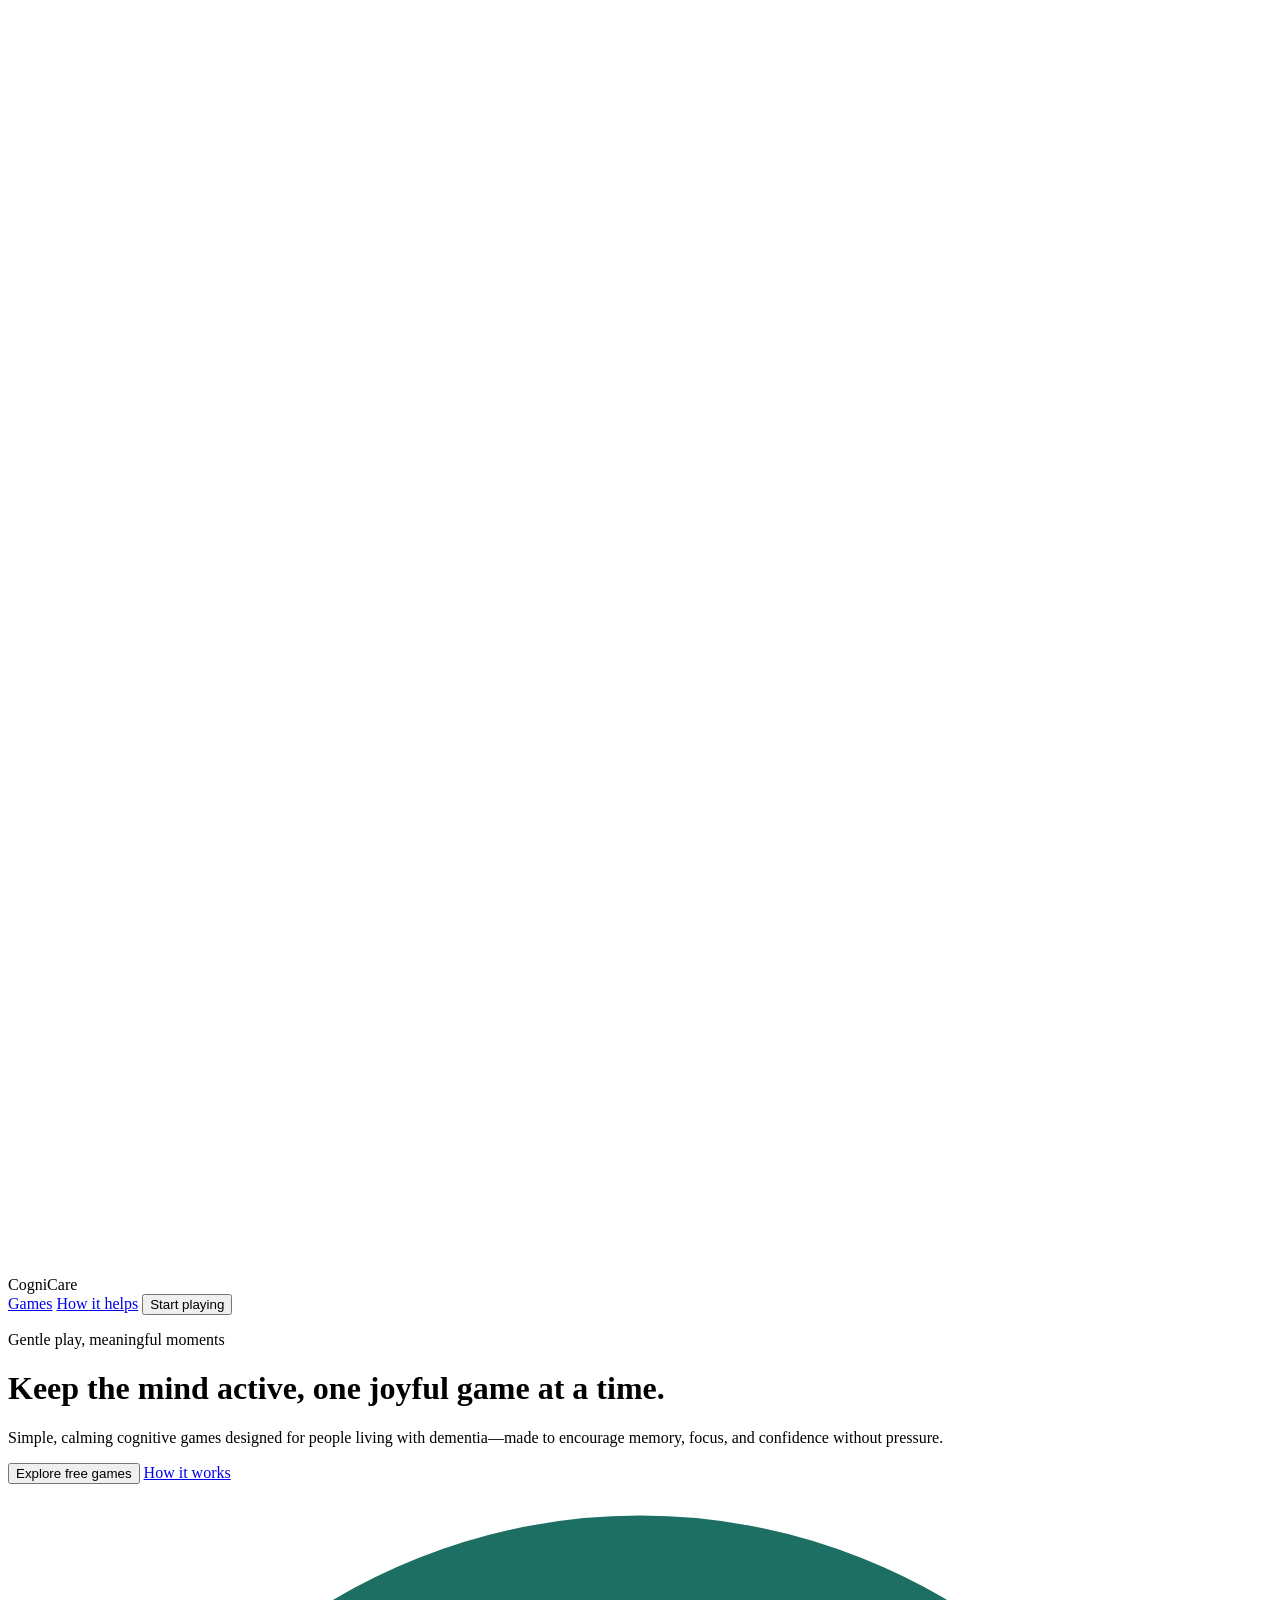
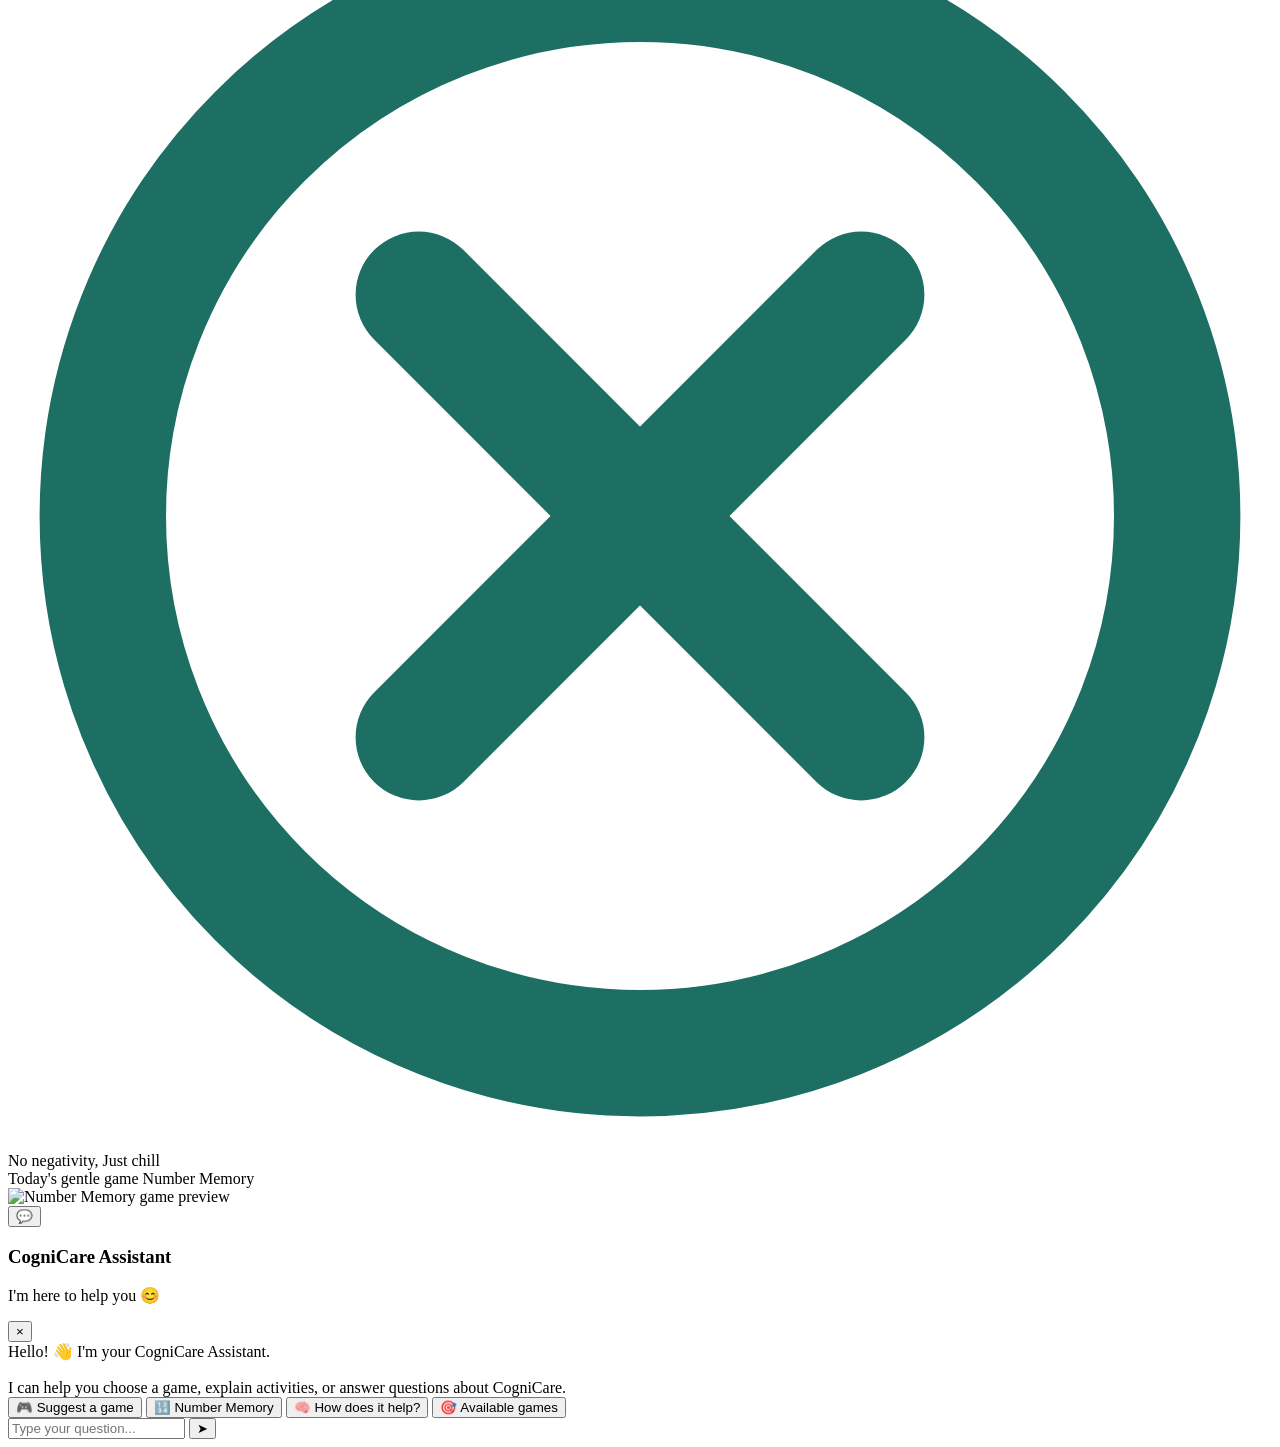
==== index.html @ 754d10f3 "Add files via upload this is for sih" ====
<!DOCTYPE html>
<html lang="en">
<head>
    <meta charset="UTF-8">
    <meta name="viewport" content="width=device-width, initial-scale=1.0">
    <title>CogniCare — Cognitive Games</title>

    <link rel="preconnect" href="https://fonts.googleapis.com">
    <link href="https://fonts.googleapis.com/css2?family=Inter:wght@400;600;700&display=swap" rel="stylesheet">

    <link rel="stylesheet" href="css/style.css">
</head>

<body>

    <header class="landing-nav">

        <div class="brand">

            <span class="brand-mark">
                <svg class="sparkle-icon" viewBox="0 0 22 22" fill="none" xmlns="http://www.w3.org/2000/svg">
                    <path d="M11 1 L13.2 8.8 L21 11 L13.2 13.2 L11 21 L8.8 13.2 L1 11 L8.8 8.8 Z" stroke="#FFFFFF" stroke-width="1"/>
                </svg>
            </span>

            <span class="brand-name">CogniCare</span>

        </div>

        <nav class="nav-links">
            <div class="nav-actions">

    
    
</div>
            <a href="games.html">Games</a>
            <a href="#how-it-helps">How it helps</a>

            <button class="nav-cta" onclick="startGame()">
                Start playing
            </button>
        </nav>

    </header>


    <main class="hero">

        <div class="hero-copy">
       

            <p class="hero-eyebrow">Gentle play, meaningful moments</p>

            <h1 class="hero-title">
                Keep the mind active, one joyful game at a time.
            </h1>

            <p class="hero-description">
                Simple, calming cognitive games designed for people living with dementia—made
                to encourage memory, focus, and confidence without pressure.
            </p>

            <div class="hero-actions">

                <button class="btn-primary" onclick="startGame()">
                    Explore free games
                </button>

                <a href="#how-it-works" class="btn-secondary">
                    How it works
                </a>

            </div>

            <div class="trust-note">

                <svg class="circle-x-icon" viewBox="0 0 20 20" fill="none" xmlns="http://www.w3.org/2000/svg">
                    <circle cx="10" cy="10" r="8.5" stroke="#1D6F64" stroke-width="2"/>
                    <line x1="6.5" y1="6.5" x2="13.5" y2="13.5" stroke="#1D6F64" stroke-width="2" stroke-linecap="round"/>
                    <line x1="13.5" y1="6.5" x2="6.5" y2="13.5" stroke="#1D6F64" stroke-width="2" stroke-linecap="round"/>
                </svg>

                <span>No negativity, Just chill</span>

            </div>

        </div>


        <div class="game-preview">

            <div class="decorative-circle"></div>

            <div class="preview-card" onclick="openPreviewGame('number-memory.html')">

                <div class="preview-heading">

                    <div class="preview-label">
                        <span class="preview-prompt">Today's gentle game</span>
                        <span class="preview-title">Number Memory</span>
                    </div>

                    <span class="preview-progress"></span>

                </div>

                <img
                    src="assets/images/wooden-numbers.png"
                    alt="Number Memory game preview"
                    class="preview-image">

            </div>

        </div>
        <!-- CHATBOT BUTTON -->
<button id="chatbot-btn" class="chatbot-btn">
    💬
</button>


<!-- CHATBOT BOX -->
<div id="chatbot-box" class="chatbot-box">

    <!-- Chatbot Header -->
    <div class="chatbot-header">
        <div>
            <h3>CogniCare Assistant</h3>
            <p>I'm here to help you 😊</p>
        </div>

        <button id="close-chat">×</button>
    </div>


    <!-- Chat Messages -->
    <div id="chat-messages" class="chat-messages">

        <div class="bot-message">
            Hello! 👋 I'm your CogniCare Assistant.
            <br><br>
            I can help you choose a game, explain activities,
            or answer questions about CogniCare.
        </div>

    </div>


    <!-- Quick Questions -->
    <div class="quick-questions">

        <button onclick="askQuestion('Which game should I play?')">
            🎮 Suggest a game
        </button>

        <button onclick="askQuestion('What is Number Memory?')">
            🔢 Number Memory
        </button>

        <button onclick="askQuestion('How does CogniCare help?')">
            🧠 How does it help?
        </button>

        <button onclick="askQuestion('What games are available?')">
            🎯 Available games
        </button>

    </div>


    <!-- Input -->
    <div class="chat-input">

        <input
            type="text"
            id="user-input"
            placeholder="Type your question..."
        >

        <button id="send-btn">
            ➤
        </button>

    </div>

</div>

    </main>


    <script src="js/app.js"></script>

    <script src="js/language.js"></script>

</body>
</html>
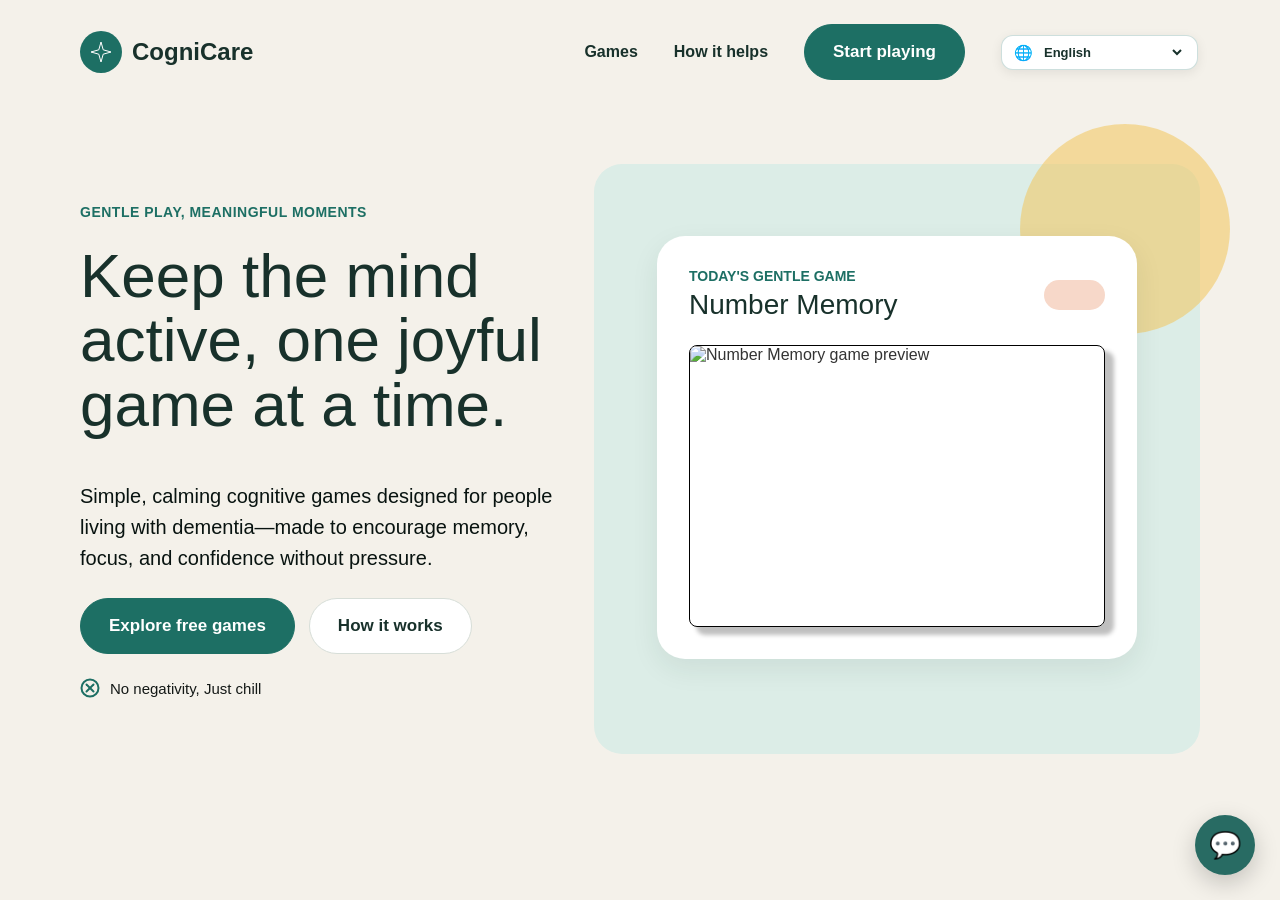
==== commit a657e221: "Update stylesheet and script paths in index.html" ====
--- a/index.html
+++ b/index.html
@@ -8,7 +8,7 @@
     <link rel="preconnect" href="https://fonts.googleapis.com">
     <link href="https://fonts.googleapis.com/css2?family=Inter:wght@400;600;700&display=swap" rel="stylesheet">
 
-    <link rel="stylesheet" href="css/style.css">
+    <link rel="stylesheet" href="style.css">
 </head>
 
 <body>
@@ -187,9 +187,9 @@
     </main>
 
 
-    <script src="js/app.js"></script>
+    <script src="app.js"></script>
 
-    <script src="js/language.js"></script>
+    <script src="language.js"></script>
 
 </body>
 </html>
--- a/style.css
+++ b/style.css
@@ -0,0 +1,2733 @@
+/* =================================
+   GLOBAL STYLES
+================================= */
+
+* {
+    margin: 0;
+    padding: 0;
+    box-sizing: border-box;
+}
+
+body {
+    font-family: Arial, sans-serif;
+    background: #f4f1ea;
+    color: #333;
+}
+
+
+/* =================================
+   LANDING PAGE
+================================= */
+
+.landing-page {
+    min-height: 100vh;
+    display: flex;
+    justify-content: center;
+    align-items: center;
+    text-align: center;
+    padding: 30px;
+}
+
+.landing-content {
+    max-width: 650px;
+}
+
+.logo {
+    font-size: 70px;
+    margin-bottom: 20px;
+}
+
+h1 {
+    font-size: 48px;
+    margin-bottom: 20px;
+    font-weight: 600;
+}
+
+.subtitle {
+    font-size: 22px;
+    line-height: 1.6;
+    margin-bottom: 40px;
+}
+
+.primary-button {
+    border: none;
+    border-radius: 14px;
+    padding: 18px 50px;
+    font-size: 22px;
+    cursor: pointer;
+    background: #163a1b;
+    color: white;
+}
+
+.primary-button:hover {
+    opacity: 0.9;
+}
+
+
+/* =================================
+   LANDING PAGE — HERO REDESIGN
+   (used by index.html only — profile.html
+   still uses .landing-page/.logo/.subtitle/
+   .primary-button above)
+================================= */
+
+.landing-nav {
+    display: flex;
+    justify-content: space-between;
+    align-items: center;
+
+    padding: 24px 80px;
+
+    font-family: 'Inter', Arial, sans-serif;
+}
+
+.brand {
+    display: flex;
+    align-items: center;
+    gap: 12px;
+}
+
+.brand-mark {
+    width: 42px;
+    height: 42px;
+
+    background: #1D6F64;
+    border-radius: 999px;
+
+    display: flex;
+    align-items: center;
+    justify-content: center;
+    flex-shrink: 0;
+}
+
+.sparkle-icon {
+    width: 22px;
+    height: 22px;
+}
+
+.brand-name {
+    font-size: 24px;
+    color: #18312B;
+}
+
+.nav-links {
+    display: flex;
+    align-items: center;
+    gap: 36px;
+}
+
+.nav-links a {
+    font-size: 16px;
+    font-weight: 600;
+    color: #18312B;
+    text-decoration: none;
+}
+
+.nav-cta {
+    border: 1px solid #1D6F64;
+    background: #1D6F64;
+    color: white;
+
+    border-radius: 999px;
+    padding: 0 28px;
+    height: 56px;
+
+    font-size: 17px;
+    font-weight: 700;
+    font-family: inherit;
+    cursor: pointer;
+}
+
+.nav-cta:hover {
+    opacity: 0.9;
+}
+
+
+.hero {
+    /* position: relative;
+    max-width: 1440px;
+    margin: 0 auto;
+    padding: 60px 80px 100px;
+
+    display: flex;
+    justify-content: space-between;
+    align-items: flex-start;
+    gap: 40px;
+
+    font-family: 'Inter', Arial, sans-serif; */
+
+    position: relative;
+    max-width: 1440px;
+    margin: 0 auto;
+    padding: 60px 80px 100px;
+
+    display: flex;
+    justify-content: space-between;
+    align-items: flex-start;
+    gap: 40px;
+
+    font-family: 'Inter', Arial, sans-serif;
+
+    /* --- new background --- */
+    background-image:
+        linear-gradient(rgba(244, 241, 234, 0.4), rgba(244, 241, 234, 0.5)),
+        url("https://travelogyindia.b-cdn.net/storage/app/upload/northeast-history.jpg");
+    background-size: cover;
+    background-position: center;
+    background-repeat: no-repeat;
+}
+
+.hero-copy {
+    display: flex;
+    flex-direction: column;
+    gap: 24px;
+
+    max-width: 610px;
+    padding-top: 40px;
+}
+
+.hero-eyebrow {
+    font-size: 14px;
+    font-weight: 700;
+    letter-spacing: 0.5px;
+    text-transform: uppercase;
+    color: #1D6F64;
+}
+
+.hero-title {
+    font-size: 62px;
+    line-height: 104%;
+    font-weight: 400;
+    color: #18312B;
+}
+
+.hero-description {
+    font-size: 20px;
+    line-height: 155%;
+    color: #081310;
+    max-width: 560px;
+}
+
+.hero-actions {
+    display: flex;
+    gap: 14px;
+    flex-wrap: wrap;
+}
+
+.btn-primary {
+    border: 1px solid #1D6F64;
+    background: #1D6F64;
+    color: white;
+
+    border-radius: 999px;
+    padding: 0 28px;
+    height: 56px;
+
+    font-size: 17px;
+    font-weight: 700;
+    font-family: inherit;
+    cursor: pointer;
+
+    display: inline-flex;
+    align-items: center;
+    justify-content: center;
+}
+
+.btn-primary:hover {
+    opacity: 0.9;
+}
+
+.btn-secondary {
+    border: 1px solid #D7DED8;
+    background: white;
+    color: #18312B;
+
+    border-radius: 999px;
+    padding: 0 28px;
+    height: 56px;
+
+    font-size: 17px;
+    font-weight: 700;
+    text-decoration: none;
+
+    display: inline-flex;
+    align-items: center;
+    justify-content: center;
+}
+
+.btn-secondary:hover {
+    background: #f5f5f5;
+}
+
+.trust-note {
+    display: flex;
+    align-items: center;
+    gap: 10px;
+
+    font-size: 15px;
+    color: #141917;
+}
+
+.circle-x-icon {
+    width: 20px;
+    height: 20px;
+    flex-shrink: 0;
+}
+
+
+/* GAME PREVIEW CARD */
+
+.game-preview {
+    position: relative;
+    width: 606px;
+    height: 590px;
+    flex-shrink: 0;
+
+    background: #DCEDE7;
+    border-radius: 28px;
+}
+
+.decorative-circle {
+    position: absolute;
+    width: 210px;
+    height: 210px;
+    right: -30px;
+    top: -40px;
+
+    background: #F2C75C;
+    opacity: 0.55;
+    border-radius: 50%;
+}
+
+.preview-card {
+    position: absolute;
+    width: 480px;
+    left: 63px;
+    top: 72px;
+
+    background: white;
+    box-shadow: 0px 10px 28px rgba(24, 49, 43, 0.08);
+    border-radius: 28px;
+
+    padding: 32px;
+
+    display: flex;
+    flex-direction: column;
+    gap: 24px;
+
+    cursor: pointer;
+    transition: transform 0.2s ease, box-shadow 0.2s ease;
+}
+
+.preview-card:hover {
+    transform: translateY(-4px);
+    box-shadow: 0px 16px 34px rgba(24, 49, 43, 0.14);
+}
+
+.preview-heading {
+    display: flex;
+    justify-content: space-between;
+    align-items: center;
+    gap: 12px;
+}
+
+.preview-label {
+    display: flex;
+    flex-direction: column;
+    gap: 5px;
+}
+
+.preview-prompt {
+    font-size: 14px;
+    font-weight: 700;
+    color: #1D6F64;
+    text-transform: uppercase;
+}
+
+.preview-title {
+    font-size: 28px;
+    font-weight: 400;
+    color: #18312B;
+}
+
+.preview-progress {
+    width: 61px;
+    height: 30px;
+    flex-shrink: 0;
+
+    background: #F7D8C9;
+    border-radius: 999px;
+}
+
+.preview-image {
+    width: 100%;
+    height: 282px;
+    object-fit: cover;
+
+    border-radius: 8px;
+    border: 1px solid #000000;
+    box-shadow: 8px 7px 4px 1px rgba(0, 0, 0, 0.25);
+}
+
+
+/* MOBILE — LANDING HERO */
+
+@media (max-width: 1100px) {
+
+    .hero {
+        flex-direction: column;
+        align-items: center;
+        text-align: center;
+        padding: 40px 30px 80px;
+    }
+
+    .hero-copy {
+        align-items: center;
+        max-width: 100%;
+        padding-top: 0;
+    }
+
+    .hero-title,
+    .hero-description {
+        max-width: 100%;
+    }
+
+    .hero-actions {
+        justify-content: center;
+    }
+
+    .game-preview {
+        width: 100%;
+        max-width: 480px;
+        height: auto;
+        padding: 40px 0;
+    }
+
+    .decorative-circle {
+        display: none;
+    }
+
+    .preview-card {
+        position: relative;
+        left: auto;
+        top: auto;
+        width: 90%;
+        margin: 0 auto;
+    }
+}
+
+@media (max-width: 700px) {
+
+    .landing-nav {
+        padding: 16px 20px;
+        flex-wrap: wrap;
+        gap: 12px;
+        justify-content: center;
+    }
+
+    .nav-links {
+        gap: 16px;
+    }
+
+    .hero-title {
+        font-size: 38px;
+    }
+
+    .hero-description {
+        font-size: 17px;
+    }
+}
+
+
+/* =================================
+   PROFILE PAGE
+================================= */
+
+/* .profile-page {
+    min-height: 100vh;
+    display: flex;
+    justify-content: center;
+    align-items: center;
+    text-align: center;
+    padding: 30px;
+}
+
+.profile-card {
+    width: 100%;
+    max-width: 550px;
+}
+
+.profile-card h1 {
+    margin-bottom: 10px;
+}
+
+.name-input {
+    display: block;
+    width: 100%;
+    padding: 18px;
+    margin-bottom: 25px;
+
+    border: 2px solid #d5d0c6;
+    border-radius: 14px;
+
+    background: white;
+
+    font-size: 20px;
+    text-align: center;
+
+    outline: none;
+}
+
+.name-input:focus {
+    border-color: #6d8f72;
+}
+
+.error-message {
+    margin-top: 15px;
+    font-size: 18px;
+} */
+
+
+
+/* =================================
+   PROFILE PAGE
+================================= */
+
+.profile-page {
+    min-height: 100vh;
+    display: flex;
+    justify-content: center;
+    align-items: center;
+    text-align: center;
+    padding: 30px;
+
+    background-image: url("https://www.tourmyindia.com/blog//wp-content/uploads/2019/11/Marvel-at-the-Beautiful-Landscape-Northeast.jpg");
+    background-size: cover;
+    background-position: center;
+    background-repeat: no-repeat;
+    background-attachment: fixed;
+}
+
+.profile-card {
+    width: 100%;
+    max-width: 550px;
+    background: rgba(255, 255, 255, 0.9);
+    padding: 40px;
+    border-radius: 20px;
+}
+
+.profile-card h1 {
+    margin-bottom: 10px;
+}
+
+.name-input {
+    display: block;
+    width: 100%;
+    padding: 18px;
+    margin-bottom: 25px;
+
+    border: 2px solid #d5d0c6;
+    border-radius: 14px;
+
+    background: white;
+
+    font-size: 20px;
+    text-align: center;
+
+    outline: none;
+}
+
+.name-input:focus {
+    border-color: #6d8f72;
+}
+
+.error-message {
+    margin-top: 15px;
+    font-size: 18px;
+}
+
+
+/* =================================
+   GAMES PAGE
+================================= */
+
+/* .games-page {
+    min-height: 100vh;
+    padding: 50px 30px;
+} */
+
+
+.games-page {
+    min-height: 100vh;
+    padding: 50px 30px;
+
+    background-image: 
+        linear-gradient(rgba(255, 255, 255, 0.4), rgba(255, 255, 255, 0.4)),
+        url("https://encrypted-tbn0.gstatic.com/images?q=tbn:ANd9GcRXgi1d7_l08h9siAwKSC3TloCb1zeySWprwEW9FVOe_FyAaVIaVoiPwu4a&s=10");
+        /* url("https://media.easemytrip.com/media/Blog/India/637763055824686983/637763055824686983McBfr2.jpg"); */
+    background-size: cover;
+    background-position: center;
+    background-repeat: no-repeat;
+    background-attachment: fixed;
+}
+
+.games-container {
+    max-width: 1100px;
+    margin: 0 auto;
+}
+
+
+/* NAV BAR */
+
+.games-header {
+    display: flex;
+    justify-content: space-between;
+    align-items: center;
+
+    background: #eceae6;
+    border-radius: 16px;
+
+    padding: 14px 24px;
+
+    margin-bottom: 18px;
+}
+
+.brand {
+    display: flex;
+    align-items: center;
+    gap: 10px;
+
+    font-size: 19px;
+    font-weight: 600;
+    color: #2b2b2b;
+}
+
+.brand-icon {
+    width: 34px;
+    height: 34px;
+
+    border-radius: 50%;
+
+    background: #2f6659;
+    color: white;
+
+    display: flex;
+    align-items: center;
+    justify-content: center;
+
+    font-size: 15px;
+}
+
+.home-button {
+    border: none;
+
+    background: #2f6659;
+    color: white;
+
+    border-radius: 20px;
+
+    padding: 10px 24px;
+
+    font-size: 15px;
+    font-weight: 600;
+    cursor: pointer;
+}
+
+.home-button:hover {
+    opacity: 0.9;
+}
+
+.games-greeting {
+    margin: 4px 4px 28px;
+    font-size: 16px;
+    color: #0c0707;
+}
+
+
+/* CARD GRID */
+
+.games-grid {
+    display: flex;
+    flex-wrap: wrap;
+    justify-content: center;
+    gap: 25px;
+}
+
+.game-card {
+    flex: 0 1 300px;
+    max-width: 300px;
+
+    background: white;
+    border: 1px solid #e4dfef;
+    border-radius: 18px;
+
+    overflow: hidden;
+    cursor: pointer;
+
+    display: flex;
+    flex-direction: column;
+
+    transition:
+        transform 0.2s ease,
+        box-shadow 0.2s ease;
+}
+
+.game-card:hover {
+    transform: translateY(-4px);
+    box-shadow: 0 10px 25px rgba(0, 0, 0, 0.08);
+}
+
+.card-title-bar {
+    padding: 18px 22px;
+    border-bottom: 1px solid #eee;
+}
+
+.card-title-bar h2 {
+    font-size: 19px;
+    font-weight: 600;
+    color: #2b2b2b;
+}
+
+.card-icon-area {
+    background: #ece6f7;
+    height: 130px;
+
+    display: flex;
+    align-items: center;
+    justify-content: center;
+}
+
+.card-icon-area .game-icon {
+    font-size: 48px;
+}
+
+.card-description-area {
+    background: #fbf7fa;
+
+    padding: 20px 22px 55px;
+    position: relative;
+
+    flex-grow: 1;
+}
+
+.description-label {
+    font-size: 16px;
+    font-weight: 700;
+    margin-bottom: 10px;
+    color: #2b2b2b;
+}
+
+.card-description-area p {
+    font-size: 14px;
+    line-height: 1.5;
+    color: #5c5c5c;
+}
+
+.game-button {
+    position: absolute;
+    right: 18px;
+    bottom: 16px;
+
+    border: none;
+
+    background: #5b4b8a;
+    color: white;
+
+    border-radius: 20px;
+
+    padding: 8px 20px;
+
+    font-size: 14px;
+    font-weight: 600;
+    cursor: pointer;
+}
+
+.game-button:hover {
+    background: #4a3d72;
+}
+
+
+/* MOBILE */
+
+@media (max-width: 600px) {
+
+    .games-header {
+        padding: 12px 16px;
+    }
+
+    .brand {
+        font-size: 16px;
+    }
+
+    .game-card {
+        flex: 1 1 100%;
+        max-width: 400px;
+    }
+}
+
+
+/* =================================
+   GENERAL GAME PAGE
+================================= */
+
+.game-page {
+    min-height: 100vh;
+    padding: 40px 30px;
+}
+
+.game-container {
+    max-width: 1000px;
+    margin: 0 auto;
+}
+
+.back-link {
+    display: inline-block;
+
+    color: #040704;
+
+    text-decoration: none;
+
+    font-size: 20px;
+
+    margin-bottom: 60px;
+}
+
+.back-link:hover {
+    text-decoration: underline;
+}
+
+.game-intro {
+    text-align: center;
+
+    max-width: 650px;
+
+    margin: 0 auto;
+}
+
+.game-intro .game-icon {
+    font-size: 75px;
+    margin-bottom: 20px;
+}
+
+.game-intro h1 {
+    font-size: 42px;
+    margin-bottom: 15px;
+}
+
+.game-intro p {
+    font-size: 21px;
+    line-height: 1.6;
+    margin-bottom: 35px;
+}
+
+
+/* =================================
+   FIND THE MATCH
+================================= */
+
+.find-match-page {
+    background-image: 
+        linear-gradient(rgba(255, 255, 255, 0.5), rgba(255, 255, 255, 0.5)),
+        url("https://media.easemytrip.com/media/Blog/India/637763055824686983/637763055824686983McBfr2.jpg");
+    background-size: cover;
+    background-position: center;
+    background-repeat: no-repeat;
+    background-attachment: fixed;
+}
+
+.memory-game {
+    max-width: 800px;
+    margin: 0 auto;
+}
+
+.memory-header {
+    display: flex;
+    justify-content: space-between;
+    align-items: center;
+
+    margin-bottom: 30px;
+}
+
+.memory-header h1 {
+    font-size: 40px;
+    margin-bottom: 8px;
+}
+
+.memory-header p {
+    font-size: 20px;
+}
+
+.restart-button {
+    border: 2px solid #6d8f72;
+
+    background: white;
+    color: #6d8f72;
+
+    border-radius: 12px;
+
+    padding: 12px 22px;
+
+    font-size: 18px;
+    cursor: pointer;
+}
+
+.restart-button:hover {
+    background: #6d8f72;
+    color: white;
+}
+
+.memory-board {
+    display: grid;
+
+    grid-template-columns: repeat(4, 1fr);
+
+    gap: 15px;
+
+    max-width: 700px;
+
+    margin: 0 auto;
+}
+
+.memory-card {
+    aspect-ratio: 1 / 1;
+
+    border: none;
+
+    border-radius: 16px;
+
+    background: #6d8f72;
+
+    cursor: pointer;
+
+    position: relative;
+
+    transform-style: preserve-3d;
+
+    transition: transform 0.4s ease;
+}
+
+.memory-card.flipped {
+    transform: rotateY(180deg);
+}
+
+.card-front,
+.card-back {
+    position: absolute;
+
+    inset: 0;
+
+    display: flex;
+
+    justify-content: center;
+    align-items: center;
+
+    border-radius: 16px;
+
+    backface-visibility: hidden;
+}
+
+.card-front {
+    background: #6d8f72;
+}
+
+.card-back {
+    background: white;
+
+    border: 3px solid #6d8f72;
+
+    font-size: 55px;
+
+    transform: rotateY(180deg);
+}
+
+
+/*
+   Matched cards stay face-up
+   and remain fully visible.
+*/
+
+.memory-card.matched {
+    opacity: 1;
+    cursor: default;
+}
+
+.game-message {
+    text-align: center;
+
+    font-size: 24px;
+
+    margin-top: 30px;
+
+    min-height: 35px;
+}
+
+
+/* =================================
+   CHALKBOARD CHALLENGE
+================================= */
+
+.chalkboard-game-page{
+    background-image: 
+        linear-gradient(rgba(255, 255, 255, 0.4), rgba(255, 255, 255, 0.5)),
+        url("https://media.easemytrip.com/media/Blog/India/637763055824686983/637763055824686983McBfr2.jpg");
+    background-size: cover;
+    background-position: center;
+    background-repeat: no-repeat;
+    background-attachment: fixed;
+}
+
+.chalkboard-game {
+    max-width: 900px;
+    margin: 0 auto;
+}
+
+.chalkboard-header {
+    display: flex;
+
+    justify-content: space-between;
+    align-items: center;
+
+    margin-bottom: 25px;
+}
+
+.chalkboard-header h1 {
+    font-size: 40px;
+    margin-bottom: 8px;
+}
+
+.chalkboard-header p {
+    font-size: 20px;
+}
+
+
+/* =================================
+   SCORE / TIMER / ROUND
+================================= */
+
+.game-stats {
+    display: flex;
+
+    justify-content: center;
+
+    gap: 20px;
+
+    margin-bottom: 25px;
+}
+
+.stat-box {
+    background: white;
+
+    border-radius: 14px;
+
+    padding: 12px 30px;
+
+    text-align: center;
+
+    min-width: 120px;
+}
+
+.stat-box span {
+    display: block;
+
+    font-size: 15px;
+
+    margin-bottom: 4px;
+}
+
+.stat-box strong {
+    font-size: 26px;
+}
+
+
+/* =================================
+   CHALKBOARD
+================================= */
+
+.chalkboard {
+    background: #30352f;
+
+    border: 12px solid #76583f;
+
+    border-radius: 12px;
+
+    padding: 45px 35px;
+
+    min-height: 430px;
+
+    box-shadow:
+        0 8px 20px rgba(0, 0, 0, 0.15);
+}
+
+.chalk-question {
+    color: #f4f1ea;
+
+    text-align: center;
+
+    font-size: 28px;
+
+    margin-bottom: 40px;
+}
+
+
+/* =================================
+   NUMBER CARDS
+================================= */
+
+.number-area {
+    display: flex;
+
+    align-items: center;
+
+    justify-content: center;
+
+    gap: 25px;
+}
+
+.number-card {
+    width: 280px;
+    height: 150px;
+
+    background: transparent;
+
+    color: #f4f1ea;
+
+    border: 3px solid #f4f1ea;
+
+    border-radius: 12px;
+
+    font-size: 42px;
+
+    font-weight: 600;
+
+    cursor: pointer;
+
+    transition:
+        transform 0.15s ease,
+        background 0.15s ease;
+}
+
+.number-card:hover {
+    transform: scale(1.03);
+
+    background: rgba(255, 255, 255, 0.08);
+}
+
+.number-card:active {
+    transform: scale(0.98);
+}
+
+.vs {
+    color: #f4f1ea;
+
+    font-size: 22px;
+}
+
+
+/* =================================
+   EQUAL BUTTON
+================================= */
+
+.equal-option {
+    text-align: center;
+
+    margin-top: 30px;
+}
+
+.equal-button {
+    background: transparent;
+
+    color: #f4f1ea;
+
+    border: 2px solid #f4f1ea;
+
+    border-radius: 10px;
+
+    padding: 12px 25px;
+
+    font-size: 18px;
+
+    cursor: pointer;
+}
+
+.equal-button:hover {
+    background: rgba(255, 255, 255, 0.08);
+}
+
+
+/* =================================
+   CHALKBOARD MESSAGE
+================================= */
+
+.chalk-message {
+    text-align: center;
+
+    color: #f4f1ea;
+
+    font-size: 22px;
+
+    min-height: 30px;
+
+    margin-top: 25px;
+}
+
+
+/* =================================
+   KEYBOARD HELP
+================================= */
+
+.keyboard-help {
+    margin-top: 25px;
+
+    text-align: center;
+}
+
+.keyboard-help > p {
+    font-size: 18px;
+
+    margin-bottom: 12px;
+}
+
+.key-row {
+    display: inline-flex;
+
+    align-items: center;
+
+    gap: 10px;
+
+    margin: 5px 15px;
+
+    font-size: 16px;
+}
+
+.key {
+    display: inline-flex;
+
+    justify-content: center;
+
+    align-items: center;
+
+    width: 38px;
+    height: 38px;
+
+    background: white;
+
+    border: 2px solid #d5d0c6;
+
+    border-radius: 8px;
+
+    font-size: 20px;
+
+    font-weight: bold;
+}
+
+
+/* =================================
+   MOBILE — GENERAL
+================================= */
+
+@media (max-width: 700px) {
+
+    .games-grid {
+        grid-template-columns: 1fr;
+    }
+
+    .games-header {
+        flex-direction: column;
+
+        align-items: flex-start;
+
+        gap: 20px;
+    }
+
+    .games-header h1 {
+        font-size: 32px;
+    }
+
+
+    /* CHALKBOARD */
+
+    .chalkboard-header {
+        flex-direction: column;
+
+        align-items: flex-start;
+
+        gap: 15px;
+    }
+
+    .game-stats {
+        gap: 8px;
+    }
+
+    .stat-box {
+        min-width: 90px;
+
+        padding: 10px 15px;
+    }
+
+    .number-area {
+        flex-direction: column;
+    }
+
+    .number-card {
+        width: 90%;
+
+        max-width: 280px;
+    }
+
+    .vs {
+        margin: -5px 0;
+    }
+
+    .chalkboard {
+        padding: 35px 15px;
+    }
+}
+
+
+/* =================================
+   MOBILE — FIND THE MATCH
+================================= */
+
+@media (max-width: 600px) {
+
+    .memory-board {
+        grid-template-columns: repeat(4, 1fr);
+
+        gap: 8px;
+    }
+
+    .card-back {
+        font-size: 35px;
+    }
+
+    .memory-header {
+        align-items: flex-start;
+
+        gap: 15px;
+    }
+
+    .memory-header h1 {
+        font-size: 30px;
+    }
+}
+/* =================================
+   CHALKBOARD ANIMATIONS
+================================= */
+
+
+/* 5 SECOND COUNTDOWN */
+
+.countdown-overlay {
+    position: absolute;
+
+    inset: 0;
+
+    display: flex;
+
+    flex-direction: column;
+
+    justify-content: center;
+
+    align-items: center;
+
+    background: rgba(48, 53, 47, 0.96);
+
+    z-index: 10;
+
+    border-radius: 4px;
+
+    color: #f4f1ea;
+}
+
+.countdown-number {
+    font-size: 100px;
+
+    font-weight: bold;
+
+    animation: countdownPop 0.8s ease;
+}
+
+.countdown-overlay p {
+    font-size: 24px;
+
+    margin-top: 10px;
+}
+
+.countdown-pop {
+    animation: countdownPop 0.8s ease;
+}
+
+@keyframes countdownPop {
+
+    0% {
+        transform: scale(0.5);
+        opacity: 0;
+    }
+
+    60% {
+        transform: scale(1.15);
+        opacity: 1;
+    }
+
+    100% {
+        transform: scale(1);
+        opacity: 1;
+    }
+}
+
+
+/* QUESTION APPEARS */
+
+.question-enter {
+    animation: questionEnter 0.7s ease;
+}
+
+@keyframes questionEnter {
+
+    0% {
+        opacity: 0;
+        transform: translateY(15px);
+    }
+
+    100% {
+        opacity: 1;
+        transform: translateY(0);
+    }
+}
+
+
+/* CORRECT ANSWER */
+
+.answer-correct {
+    animation: correctAnswer 0.6s ease;
+}
+
+@keyframes correctAnswer {
+
+    0% {
+        transform: scale(1);
+    }
+
+    50% {
+        transform: scale(1.06);
+    }
+
+    100% {
+        transform: scale(1);
+    }
+}
+
+
+/* WRONG ANSWER */
+
+.answer-wrong {
+    animation: wrongAnswer 0.45s ease;
+}
+
+@keyframes wrongAnswer {
+
+    0% {
+        transform: translateX(0);
+    }
+
+    25% {
+        transform: translateX(-7px);
+    }
+
+    50% {
+        transform: translateX(7px);
+    }
+
+    75% {
+        transform: translateX(-4px);
+    }
+
+    100% {
+        transform: translateX(0);
+    }
+}
+
+
+/* MESSAGE */
+
+.message-pop {
+    animation: messagePop 0.4s ease;
+}
+
+@keyframes messagePop {
+
+    0% {
+        opacity: 0;
+        transform: translateY(8px);
+    }
+
+    100% {
+        opacity: 1;
+        transform: translateY(0);
+    }
+}
+
+
+/* GAME OVER */
+
+.game-over {
+    animation: gameOverPop 0.7s ease;
+}
+
+@keyframes gameOverPop {
+
+    0% {
+        opacity: 0;
+        transform: scale(0.9);
+    }
+
+    100% {
+        opacity: 1;
+        transform: scale(1);
+    }
+}
+
+
+/* FADE CARDS WHEN GAME ENDS */
+
+.game-finished {
+    opacity: 0.65;
+}
+
+
+/* =================================
+   MAKE CHALKBOARD POSITIONABLE
+================================= */
+
+.chalkboard {
+    position: relative;
+}
+
+
+/* =================================
+   MEMORY SEQUENCE
+================================= */
+
+.memory-sequence-game-page{
+    background-image: 
+        linear-gradient(rgba(255, 255, 255, 0.4), rgba(255, 255, 255, 0.5)),
+        url("https://media.easemytrip.com/media/Blog/India/637763055824686983/637763055824686983McBfr2.jpg");
+    background-size: cover;
+    background-position: center;
+    background-repeat: no-repeat;
+    background-attachment: fixed;
+}
+
+.sequence-game {
+    max-width: 900px;
+    margin: 0 auto;
+}
+
+.sequence-header {
+    display: flex;
+    justify-content: space-between;
+    align-items: center;
+    margin-bottom: 25px;
+}
+
+.sequence-header h1 {
+    font-size: 40px;
+    margin-bottom: 8px;
+}
+
+.sequence-header p {
+    font-size: 20px;
+}
+
+.sequence-area {
+    background: white;
+    border-radius: 20px;
+    padding: 45px 30px;
+    min-height: 430px;
+    display: flex;
+    flex-direction: column;
+    align-items: center;
+    justify-content: center;
+}
+
+.sequence-status {
+    font-size: 25px;
+    margin-bottom: 30px;
+    min-height: 35px;
+    text-align: center;
+}
+
+.sequence-display {
+    width: 180px;
+    height: 150px;
+    display: flex;
+    justify-content: center;
+    align-items: center;
+    font-size: 85px;
+    margin-bottom: 35px;
+}
+
+.sequence-buttons {
+    display: flex;
+    justify-content: center;
+    flex-wrap: wrap;
+    gap: 15px;
+    max-width: 600px;
+}
+
+.sequence-button {
+    width: 85px;
+    height: 85px;
+    border: 3px solid #6d8f72;
+    border-radius: 15px;
+    background: white;
+    color: #333;
+    font-size: 40px;
+    cursor: pointer;
+    transition:
+        transform 0.15s ease,
+        background 0.15s ease;
+}
+
+.sequence-button:hover {
+    transform: scale(1.06);
+    background: #f4f1ea;
+}
+
+.sequence-button:active {
+    transform: scale(0.95);
+}
+
+.sequence-pop {
+    animation: sequencePop 0.5s ease;
+}
+
+@keyframes sequencePop {
+
+    0% {
+        opacity: 0;
+        transform: scale(0.5);
+    }
+
+    60% {
+        opacity: 1;
+        transform: scale(1.15);
+    }
+
+    100% {
+        opacity: 1;
+        transform: scale(1);
+    }
+
+}
+
+
+/* =================================
+   MEMORY SEQUENCE MOBILE
+================================= */
+
+@media (max-width: 600px) {
+
+    .sequence-header {
+        flex-direction: column;
+        align-items: flex-start;
+        gap: 15px;
+    }
+
+    .sequence-header h1 {
+        font-size: 32px;
+    }
+
+    .sequence-area {
+        padding: 35px 15px;
+    }
+
+    .sequence-button {
+        width: 65px;
+        height: 65px;
+        font-size: 30px;
+    }
+
+    .sequence-display {
+        font-size: 70px;
+    }
+
+}
+
+
+/* =================================
+   NUMBER MEMORY
+================================= */
+
+.number-memory-game-page{
+    background-image: 
+        linear-gradient(rgba(255, 255, 255, 0.4), rgba(255, 255, 255, 0.5)),
+        url("https://media.easemytrip.com/media/Blog/India/637763055824686983/637763055824686983McBfr2.jpg");
+    background-size: cover;
+    background-position: center;
+    background-repeat: no-repeat;
+    background-attachment: fixed;
+}
+
+.number-memory-game {
+    max-width: 900px;
+    margin: 0 auto;
+}
+
+.number-memory-header {
+    display: flex;
+    justify-content: space-between;
+    align-items: center;
+    margin-bottom: 25px;
+}
+
+.number-memory-header h1 {
+    font-size: 40px;
+    margin-bottom: 8px;
+}
+
+.number-memory-header p {
+    font-size: 20px;
+}
+
+.number-memory-area {
+    background: white;
+    border-radius: 20px;
+    padding: 45px 30px;
+    min-height: 430px;
+
+    display: flex;
+    flex-direction: column;
+    align-items: center;
+    justify-content: center;
+}
+
+.number-status {
+    font-size: 25px;
+    margin-bottom: 30px;
+    min-height: 35px;
+    text-align: center;
+}
+
+.number-display {
+    min-height: 120px;
+    display: flex;
+    align-items: center;
+    justify-content: center;
+
+    font-size: 70px;
+    font-weight: bold;
+    letter-spacing: 8px;
+
+    margin-bottom: 30px;
+}
+
+.number-input-area {
+    display: none;
+    justify-content: center;
+    align-items: center;
+    gap: 12px;
+    width: 100%;
+    max-width: 600px;
+}
+
+.number-input {
+    width: 320px;
+    padding: 15px 20px;
+
+    border: 2px solid #d5d0c6;
+    border-radius: 12px;
+
+    font-size: 24px;
+    text-align: center;
+
+    outline: none;
+}
+
+.number-input:focus {
+    border-color: #6d8f72;
+}
+
+.number-input-area .game-button {
+    padding: 15px 25px;
+}
+
+.number-pop {
+    animation: numberPop 0.6s ease;
+}
+
+@keyframes numberPop {
+
+    0% {
+        opacity: 0;
+        transform: scale(0.7);
+    }
+
+    60% {
+        opacity: 1;
+        transform: scale(1.08);
+    }
+
+    100% {
+        opacity: 1;
+        transform: scale(1);
+    }
+
+}
+
+
+/* =================================
+   NUMBER MEMORY MOBILE
+================================= */
+
+@media (max-width: 600px) {
+
+    .number-memory-header {
+        flex-direction: column;
+        align-items: flex-start;
+        gap: 15px;
+    }
+
+    .number-memory-header h1 {
+        font-size: 32px;
+    }
+
+    .number-memory-area {
+        padding: 35px 15px;
+    }
+
+    .number-display {
+        font-size: 50px;
+        letter-spacing: 5px;
+    }
+
+    .number-input-area {
+        flex-direction: column;
+    }
+
+    .number-input {
+        width: 90%;
+    }
+
+}
+/* =================================
+   EB AND FLOW
+================================= */
+
+.eb-and-flow-game-page{
+    background-image: 
+        linear-gradient(rgba(255, 255, 255, 0.4), rgba(255, 255, 255, 0.5)),
+        url("https://media.easemytrip.com/media/Blog/India/637763055824686983/637763055824686983McBfr2.jpg");
+    background-size: cover;
+    background-position: center;
+    background-repeat: no-repeat;
+    background-attachment: fixed;
+}
+
+.flow-game {
+    max-width: 950px;
+    margin: 0 auto;
+}
+
+.flow-header {
+    display: flex;
+    justify-content: space-between;
+    align-items: center;
+    margin-bottom: 25px;
+}
+
+.flow-header h1 {
+    font-size: 40px;
+    margin-bottom: 8px;
+}
+
+.flow-header p {
+    font-size: 20px;
+}
+
+.flow-area {
+    background: white;
+    border-radius: 20px;
+    padding: 30px;
+    min-height: 550px;
+
+    display: flex;
+    flex-direction: column;
+    align-items: center;
+}
+
+.flow-status {
+    font-size: 25px;
+    min-height: 35px;
+    margin-bottom: 20px;
+    text-align: center;
+    font-weight: 500;
+}
+
+
+/* =================================
+   BLUE WATER
+================================= */
+
+.flow-water {
+    width: 100%;
+    height: 350px;
+
+    position: relative;
+    overflow: hidden;
+
+    border-radius: 24px;
+
+    background:
+        radial-gradient(
+            ellipse at 25% 20%,
+            rgba(255,255,255,0.25),
+            transparent 35%
+        ),
+        radial-gradient(
+            ellipse at 75% 80%,
+            rgba(0,70,140,0.18),
+            transparent 45%
+        ),
+        linear-gradient(
+            135deg,
+            #4fa9d8 0%,
+            #238dcc 45%,
+            #1478b8 100%
+        );
+
+    border: 3px solid #126fa8;
+
+    box-shadow:
+        inset 0 10px 25px rgba(255,255,255,0.18),
+        inset 0 -15px 30px rgba(0,60,120,0.2),
+        0 8px 20px rgba(0,70,120,0.15);
+}
+
+
+/* =================================
+   FLOWING WATER WAVES
+================================= */
+
+.flow-water::before {
+    content: "";
+
+    position: absolute;
+
+    width: 180%;
+    height: 100%;
+
+    left: -40%;
+    top: 0;
+
+    background:
+        repeating-linear-gradient(
+            0deg,
+            transparent 0px,
+            transparent 25px,
+            rgba(255,255,255,0.18) 26px,
+            rgba(255,255,255,0.18) 28px,
+            transparent 29px,
+            transparent 55px
+        );
+
+    animation: waterCurrent 5s linear infinite;
+
+    pointer-events: none;
+}
+
+
+.flow-water::after {
+    content: "";
+
+    position: absolute;
+
+    width: 180%;
+    height: 100%;
+
+    left: -40%;
+    top: 0;
+
+    background:
+        repeating-linear-gradient(
+            8deg,
+            transparent 0px,
+            transparent 42px,
+            rgba(255,255,255,0.10) 43px,
+            rgba(255,255,255,0.10) 45px,
+            transparent 46px,
+            transparent 80px
+        );
+
+    animation: waterCurrent 7s linear infinite reverse;
+
+    pointer-events: none;
+}
+
+
+@keyframes waterCurrent {
+
+    from {
+        transform: translateX(-12%);
+    }
+
+    to {
+        transform: translateX(12%);
+    }
+
+}
+
+
+/* =================================
+   WATER HIGHLIGHTS
+================================= */
+
+.water-highlight {
+    position: absolute;
+
+    width: 120px;
+    height: 9px;
+
+    border-radius: 50%;
+
+    background: rgba(255,255,255,0.25);
+
+    filter: blur(1px);
+
+    z-index: 2;
+
+    animation:
+        highlightMove 4s ease-in-out infinite alternate;
+
+    pointer-events: none;
+}
+
+
+@keyframes highlightMove {
+
+    from {
+        transform: translateX(-25px);
+        opacity: 0.25;
+    }
+
+    to {
+        transform: translateX(35px);
+        opacity: 0.65;
+    }
+
+}
+
+
+/* =================================
+   LEAF
+================================= */
+
+.flow-leaf {
+    position: absolute;
+
+    width: 90px;
+    height: 90px;
+
+    display: none;
+
+    align-items: center;
+    justify-content: center;
+
+    z-index: 10;
+
+    transform: translate(-50%, -50%);
+
+    filter:
+        drop-shadow(
+            0 8px 7px rgba(0,40,60,0.25)
+        );
+
+    pointer-events: none;
+}
+
+
+.flow-leaf .leaf-image {
+    width: 75px;
+    height: 75px;
+
+    object-fit: contain;
+
+    display: block;
+
+    transform-origin: center;
+}
+
+
+/* =================================
+   GREEN LEAF
+================================= */
+
+/* .flow-leaf.green .leaf-image {
+    filter:
+        sepia(1)
+        saturate(5)
+        hue-rotate(55deg)
+        brightness(0.78)
+        contrast(1.05);
+} */
+
+
+/* =================================
+   YELLOW LEAF
+================================= */
+
+/* .flow-leaf.yellow .leaf-image {
+    filter:
+        sepia(1)
+        saturate(6)
+        hue-rotate(355deg)
+        brightness(1.1)
+        contrast(1.05);
+} */
+
+
+/* LEAF DIRECTION */
+
+.point-left {
+    transform: rotate(225deg);
+}
+
+.point-right {
+    transform: rotate(45deg);
+}
+
+.point-down {
+    transform: rotate(135deg);
+}
+
+.point-up {
+    transform: rotate(315deg);
+}
+
+
+
+/* =================================
+   FLOW DIRECTION
+================================= */
+
+/*
+   The leaf now travels noticeably
+   in the direction of the water current.
+*/
+
+.move-left {
+    animation:
+        flowLeft 2.2s ease-in-out infinite alternate;
+}
+
+.move-right {
+    animation:
+        flowRight 2.2s ease-in-out infinite alternate;
+}
+
+.move-up {
+    animation:
+        flowUp 2.2s ease-in-out infinite alternate;
+}
+
+.move-down {
+    animation:
+        flowDown 2.2s ease-in-out infinite alternate;
+}
+
+
+@keyframes flowLeft {
+
+    from {
+        margin-left: 90px;
+    }
+
+    to {
+        margin-left: -90px;
+    }
+
+}
+
+
+@keyframes flowRight {
+
+    from {
+        margin-left: -90px;
+    }
+
+    to {
+        margin-left: 90px;
+    }
+
+}
+
+
+@keyframes flowUp {
+
+    from {
+        margin-top: 80px;
+    }
+
+    to {
+        margin-top: -80px;
+    }
+
+}
+
+
+@keyframes flowDown {
+
+    from {
+        margin-top: -80px;
+    }
+
+    to {
+        margin-top: 80px;
+    }
+
+}
+
+
+/* =================================
+   CORRECT
+================================= */
+
+.flow-correct {
+    animation:
+        leafCorrect 0.55s ease forwards !important;
+}
+
+
+@keyframes leafCorrect {
+
+    0% {
+        transform:
+            translate(-50%, -50%)
+            scale(1);
+    }
+
+    50% {
+        transform:
+            translate(-50%, -50%)
+            scale(1.25);
+    }
+
+    100% {
+        transform:
+            translate(-50%, -50%)
+            scale(0);
+        opacity: 0;
+    }
+
+}
+
+
+/* =================================
+   WRONG
+================================= */
+
+.flow-wrong {
+    animation:
+        leafWrong 0.45s ease !important;
+}
+
+
+@keyframes leafWrong {
+
+    0% {
+        transform:
+            translate(-50%, -50%)
+            rotate(0deg);
+    }
+
+    25% {
+        transform:
+            translate(-50%, -50%)
+            rotate(-10deg);
+    }
+
+    50% {
+        transform:
+            translate(-50%, -50%)
+            rotate(10deg);
+    }
+
+    75% {
+        transform:
+            translate(-50%, -50%)
+            rotate(-6deg);
+    }
+
+    100% {
+        transform:
+            translate(-50%, -50%)
+            rotate(0deg);
+    }
+
+}
+
+
+/* =================================
+   CONTROLS
+================================= */
+
+.flow-controls {
+    display: flex;
+    justify-content: center;
+    gap: 12px;
+    margin-top: 25px;
+}
+
+.flow-control {
+    width: 65px;
+    height: 55px;
+
+    border: 2px solid #6d8f72;
+    border-radius: 12px;
+
+    background: white;
+    color: #333;
+
+    font-size: 28px;
+
+    cursor: pointer;
+
+    transition:
+        transform 0.15s ease,
+        background 0.15s ease,
+        box-shadow 0.15s ease;
+}
+
+.flow-control:hover {
+    transform: translateY(-3px);
+    background: #f4f1ea;
+
+    box-shadow:
+        0 5px 12px rgba(0,0,0,0.1);
+}
+
+.flow-control:active {
+    transform: scale(0.94);
+}
+
+
+/* =================================
+   HELP
+================================= */
+
+.flow-help {
+    margin-top: 18px;
+    font-size: 16px;
+    text-align: center;
+    color: #666;
+}
+
+
+/* =================================
+   MOBILE
+================================= */
+
+@media (max-width: 600px) {
+
+    .flow-header {
+        flex-direction: column;
+        align-items: flex-start;
+        gap: 15px;
+    }
+
+    .flow-header h1 {
+        font-size: 32px;
+    }
+
+    .flow-area {
+        padding: 20px 12px;
+    }
+
+    .flow-water {
+        height: 300px;
+    }
+
+    .flow-leaf {
+        width: 70px;
+        height: 70px;
+    }
+
+    .flow-leaf .leaf-image {
+        width: 62px;
+        height: 62px;
+    }
+
+    .flow-control {
+        width: 55px;
+        height: 50px;
+    }
+
+}
+
+/* =====================================
+   COGNICARE CHATBOT
+===================================== */
+
+
+/* Floating Chat Button */
+
+.chatbot-btn {
+    position: fixed;
+    right: 25px;
+    bottom: 25px;
+
+    width: 60px;
+    height: 60px;
+
+    border: none;
+    border-radius: 50%;
+
+    background-color: #286b63;
+    color: white;
+
+    font-size: 26px;
+
+    cursor: pointer;
+
+    box-shadow: 0 8px 25px rgba(0,0,0,0.2);
+
+    z-index: 1000;
+
+    transition: 0.3s;
+}
+
+
+.chatbot-btn:hover {
+    transform: scale(1.08);
+}
+
+
+/* Chatbot Main Box */
+
+.chatbot-box {
+
+    position: fixed;
+
+    right: 25px;
+    bottom: 95px;
+
+    width: 360px;
+    height: 520px;
+
+    background-color: white;
+
+    border-radius: 20px;
+
+    box-shadow: 0 15px 50px rgba(0,0,0,0.25);
+
+    overflow: hidden;
+
+    display: none;
+
+    flex-direction: column;
+
+    z-index: 999;
+}
+
+
+/* Header */
+
+.chatbot-header {
+
+    background-color: #286b63;
+
+    color: white;
+
+    padding: 16px 18px;
+
+    display: flex;
+
+    justify-content: space-between;
+
+    align-items: center;
+}
+
+
+.chatbot-header h3 {
+
+    margin: 0;
+
+    font-size: 18px;
+}
+
+
+.chatbot-header p {
+
+    margin: 4px 0 0;
+
+    font-size: 12px;
+
+    opacity: 0.9;
+}
+
+
+#close-chat {
+
+    border: none;
+
+    background: transparent;
+
+    color: white;
+
+    font-size: 28px;
+
+    cursor: pointer;
+}
+
+
+/* Messages Area */
+
+.chat-messages {
+
+    flex: 1;
+
+    padding: 15px;
+
+    overflow-y: auto;
+
+    background-color: #f4f8f6;
+}
+
+
+/* Bot Message */
+
+.bot-message {
+
+    background-color: #dfeee9;
+
+    color: #173f3d;
+
+    padding: 11px 14px;
+
+    border-radius: 15px 15px 15px 4px;
+
+    margin-bottom: 12px;
+
+    width: fit-content;
+
+    max-width: 85%;
+
+    font-size: 14px;
+
+    line-height: 1.5;
+}
+
+
+/* User Message */
+
+.user-message {
+
+    background-color: #d8e8f5;
+
+    color: #183f3d;
+
+    padding: 11px 14px;
+
+    border-radius: 15px 15px 4px 15px;
+
+    margin-bottom: 12px;
+
+    margin-left: auto;
+
+    width: fit-content;
+
+    max-width: 85%;
+
+    font-size: 14px;
+
+    line-height: 1.5;
+}
+
+
+/* Quick Questions */
+
+.quick-questions {
+
+    display: flex;
+
+    gap: 7px;
+
+    padding: 9px;
+
+    overflow-x: auto;
+
+    background-color: white;
+
+    border-top: 1px solid #e5e5e5;
+}
+
+
+.quick-questions button {
+
+    white-space: nowrap;
+
+    padding: 7px 10px;
+
+    border: 1px solid #bdd0cb;
+
+    border-radius: 15px;
+
+    background-color: white;
+
+    color: #286b63;
+
+    cursor: pointer;
+
+    font-size: 12px;
+}
+
+
+.quick-questions button:hover {
+
+    background-color: #e5f0ed;
+}
+
+
+/* Input Area */
+
+.chat-input {
+
+    display: flex;
+
+    padding: 10px;
+
+    background-color: white;
+
+    border-top: 1px solid #ddd;
+}
+
+
+#user-input {
+
+    flex: 1;
+
+    padding: 11px 13px;
+
+    border: 1px solid #ccd7d4;
+
+    border-radius: 20px;
+
+    outline: none;
+
+    font-size: 14px;
+}
+
+
+#send-btn {
+
+    width: 42px;
+
+    height: 42px;
+
+    margin-left: 7px;
+
+    border: none;
+
+    border-radius: 50%;
+
+    background-color: #286b63;
+
+    color: white;
+
+    font-size: 17px;
+
+    cursor: pointer;
+}
+
+
+#send-btn:hover {
+
+    background-color: #1d5751;
+}
+
+
+/* Mobile */
+
+@media (max-width: 500px) {
+
+    .chatbot-box {
+
+        right: 10px;
+
+        bottom: 85px;
+
+        width: calc(100% - 20px);
+
+        height: 500px;
+    }
+
+}
+/* =================================
+   NORTHEAST LANGUAGE SWITCHER
+   Kept inside the existing page layout so it does not float over content.
+================================= */
+.cognicare-language-wrap {
+    display: inline-flex;
+    align-items: center;
+    gap: 7px;
+    padding: 8px 12px;
+    border: 1px solid rgba(29,111,100,.22);
+    border-radius: 12px;
+    background: #ffffff;
+    box-shadow: 0 3px 12px rgba(0,0,0,.08);
+    font-family: Arial, sans-serif;
+    flex-shrink: 0;
+}
+.cognicare-language-icon {
+    font-size: 15px;
+    line-height: 1;
+}
+#cognicare-language-switcher {
+    min-width: 145px;
+    border: 0;
+    outline: 0;
+    background: transparent;
+    color: #18312B;
+    font-size: 13px;
+    font-weight: 600;
+    cursor: pointer;
+}
+.landing-nav .cognicare-language-wrap {
+    margin-left: auto;
+}
+.nav-links .cognicare-language-wrap {
+    margin-right: 2px;
+}
+.games-header .cognicare-language-wrap {
+    margin-left: auto;
+}
+.game-container > .cognicare-language-wrap {
+    align-self: flex-end;
+    margin: 0 0 14px auto;
+}
+.profile-card > .cognicare-language-wrap {
+    align-self: center;
+    margin-top: 18px;
+}
+@media (max-width: 800px) {
+    .landing-nav {
+        flex-wrap: wrap;
+        gap: 14px;
+    }
+    .nav-links {
+        flex-wrap: wrap;
+    }
+    #cognicare-language-switcher {
+        min-width: 125px;
+    }
+}
+@media (max-width: 600px) {
+    .cognicare-language-wrap {
+        padding: 7px 9px;
+    }
+    #cognicare-language-switcher {
+        min-width: 115px;
+        max-width: 150px;
+        font-size: 12px;
+    }
+}
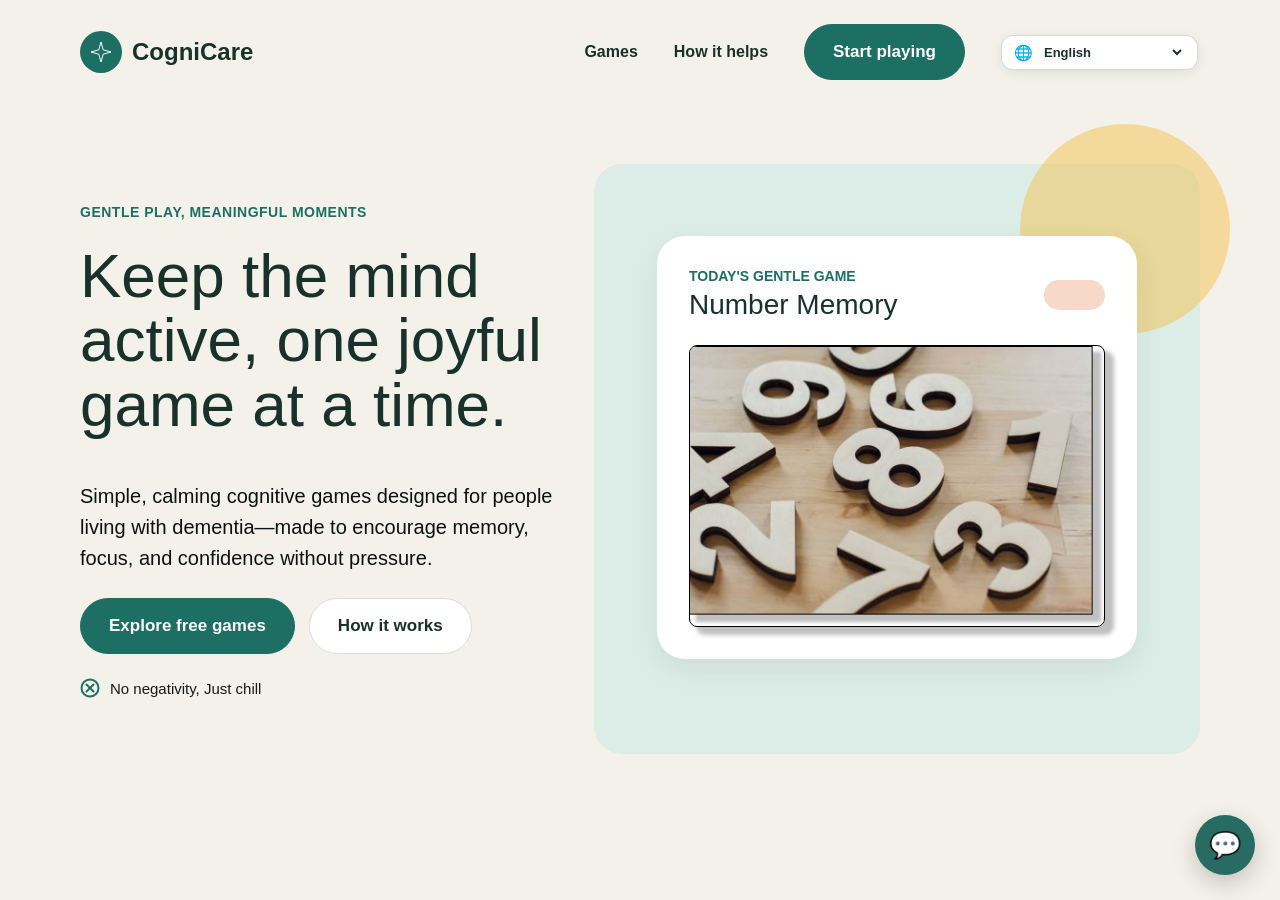
==== commit fb049695: "Fix image source path in index.html" ====
--- a/index.html
+++ b/index.html
@@ -105,7 +105,7 @@
                 </div>
 
                 <img
-                    src="assets/images/wooden-numbers.png"
+                    src="wooden-numbers.png"
                     alt="Number Memory game preview"
                     class="preview-image">
 
